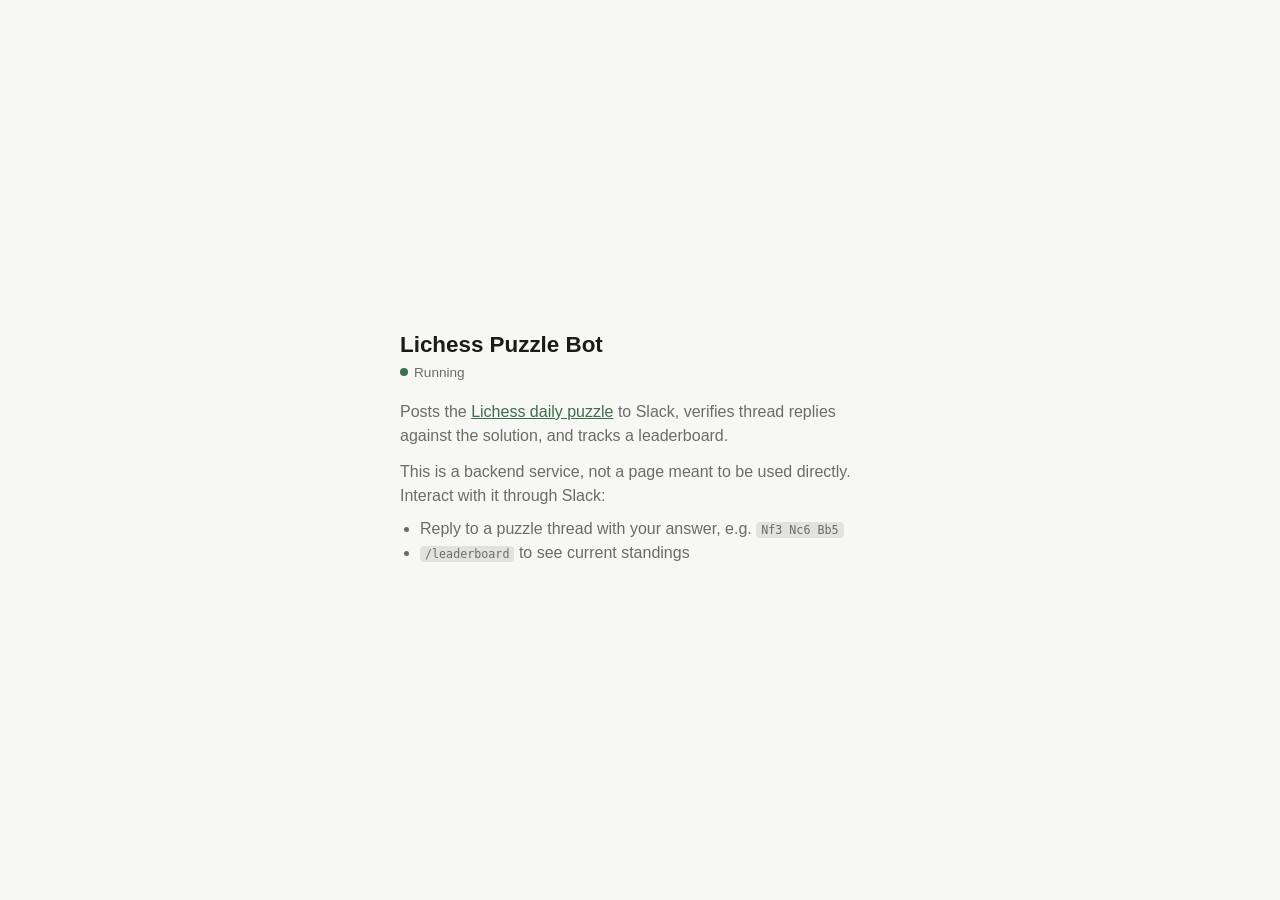
==== static/index.html @ f01eeb10 "Improve DM, soft delete etc" ====
<!doctype html>
<html lang="en">
<head>
<meta charset="utf-8">
<meta name="viewport" content="width=device-width, initial-scale=1">
<title>Lichess Puzzle Bot</title>
<style>
  :root {
    --bg: #f7f7f5;
    --fg: #1b1b1b;
    --muted: #6b6b6b;
    --border: #e2e2e0;
    --accent: #3c6e47;
  }
  @media (prefers-color-scheme: dark) {
    :root {
      --bg: #151514;
      --fg: #eaeae8;
      --muted: #9a9a97;
      --border: #2c2c2a;
      --accent: #7fb98a;
    }
  }
  * { box-sizing: border-box; }
  body {
    margin: 0;
    background: var(--bg);
    color: var(--fg);
    font-family: -apple-system, BlinkMacSystemFont, "Segoe UI", sans-serif;
    display: flex;
    min-height: 100vh;
    align-items: center;
    justify-content: center;
    padding: 24px;
  }
  main {
    max-width: 480px;
    width: 100%;
  }
  h1 {
    font-size: 1.4rem;
    margin: 0 0 4px;
  }
  .status {
    display: inline-flex;
    align-items: center;
    gap: 6px;
    font-size: 0.85rem;
    color: var(--muted);
    margin-bottom: 20px;
  }
  .dot {
    width: 8px;
    height: 8px;
    border-radius: 50%;
    background: var(--accent);
  }
  p {
    line-height: 1.5;
    color: var(--muted);
    margin: 0 0 12px;
  }
  code {
    background: var(--border);
    padding: 1px 5px;
    border-radius: 4px;
    font-size: 0.9em;
  }
  ul {
    padding-left: 20px;
    margin: 0;
    color: var(--muted);
  }
  li { margin-bottom: 6px; }
  a { color: var(--accent); }
</style>
</head>
<body>
<main>
  <h1>Lichess Puzzle Bot</h1>
  <div class="status"><span class="dot"></span> Running</div>
  <p>Posts the <a href="https://lichess.org/training/daily">Lichess daily puzzle</a>
  to Slack, verifies thread replies against the solution, and tracks a leaderboard.</p>
  <p>This is a backend service, not a page meant to be used directly. Interact with
  it through Slack:</p>
  <ul>
    <li>Reply to a puzzle thread with your answer, e.g. <code>Nf3 Nc6 Bb5</code></li>
    <li><code>/leaderboard</code> to see current standings</li>
  </ul>
</main>
</body>
</html>
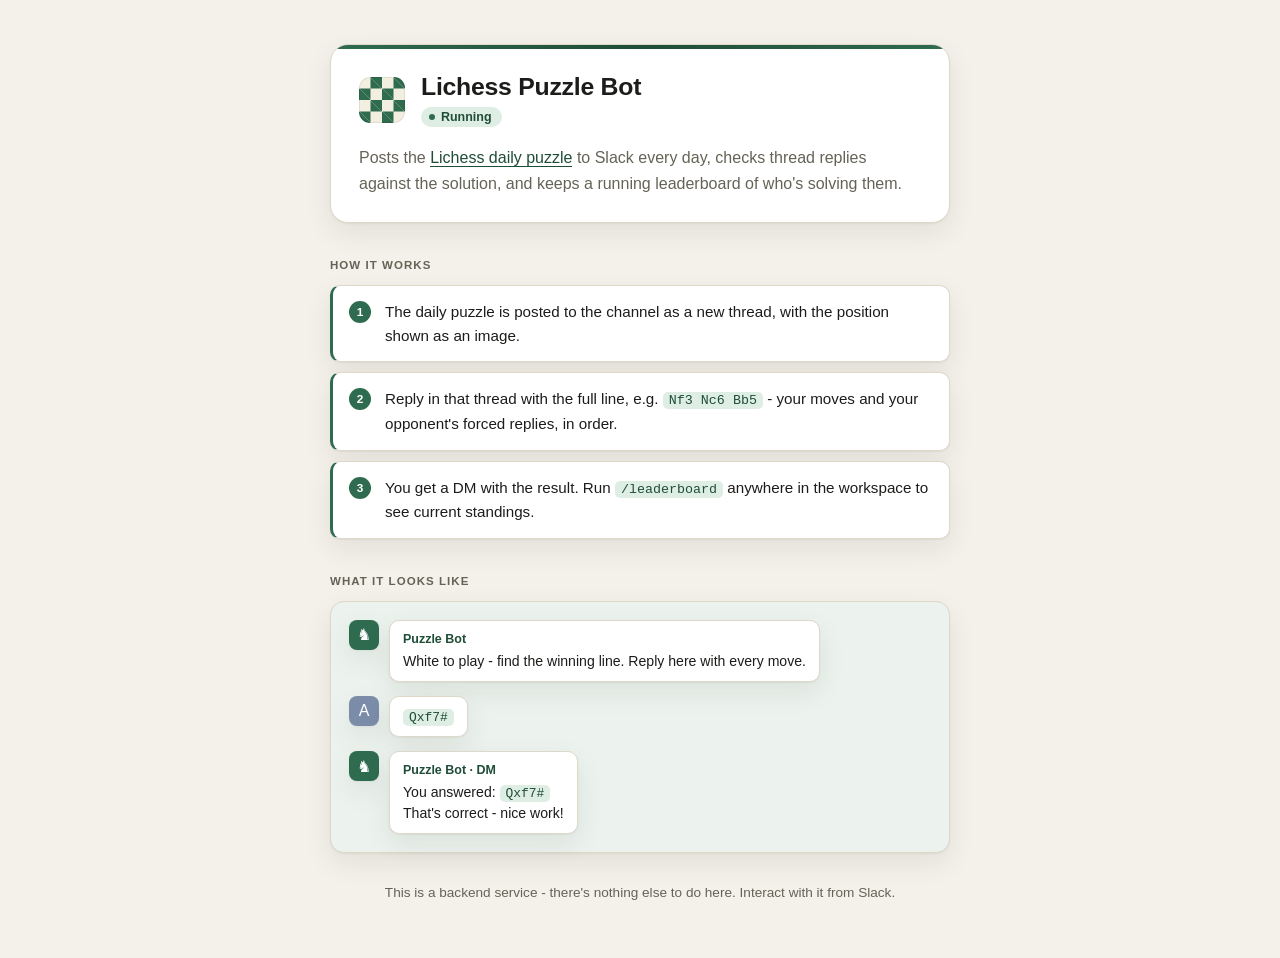
==== commit d6358dd7: "Fix landing page" ====
--- a/static/index.html
+++ b/static/index.html
@@ -6,19 +6,33 @@
 <title>Lichess Puzzle Bot</title>
 <style>
   :root {
-    --bg: #f7f7f5;
-    --fg: #1b1b1b;
-    --muted: #6b6b6b;
-    --border: #e2e2e0;
-    --accent: #3c6e47;
+    --bg: #f3f1ea;
+    --surface: #ffffff;
+    --surface-2: #ecf3ee;
+    --fg: #1c1c1a;
+    --muted: #656356;
+    --border: #ddd8c8;
+    --accent: #2f6b4f;
+    --accent-strong: #1f4d38;
+    --accent-soft: #dfeee5;
+    --square-a: #f3efe0;
+    --square-b: #2f6b4f;
+    --shadow: 0 1px 2px rgba(30, 25, 10, 0.05), 0 10px 28px rgba(30, 25, 10, 0.08);
   }
   @media (prefers-color-scheme: dark) {
     :root {
-      --bg: #151514;
-      --fg: #eaeae8;
-      --muted: #9a9a97;
-      --border: #2c2c2a;
-      --accent: #7fb98a;
+      --bg: #121210;
+      --surface: #1e1d17;
+      --surface-2: #172019;
+      --fg: #f1eee2;
+      --muted: #a6a394;
+      --border: #38352a;
+      --accent: #6fc290;
+      --accent-strong: #8fd6ac;
+      --accent-soft: #1c2c22;
+      --square-a: #2a2818;
+      --square-b: #3f7a58;
+      --shadow: 0 1px 2px rgba(0, 0, 0, 0.35), 0 10px 28px rgba(0, 0, 0, 0.4);
     }
   }
   * { box-sizing: border-box; }
@@ -27,66 +41,261 @@
     background: var(--bg);
     color: var(--fg);
     font-family: -apple-system, BlinkMacSystemFont, "Segoe UI", sans-serif;
-    display: flex;
-    min-height: 100vh;
+    padding: 44px 20px 60px;
+  }
+  main {
+    max-width: 620px;
+    margin: 0 auto;
+  }
+
+  /* ---- hero ---- */
+  .hero {
+    position: relative;
+    background: var(--surface);
+    border: 1px solid var(--border);
+    border-radius: 18px;
+    box-shadow: var(--shadow);
+    padding: 28px 28px 26px;
+    margin-bottom: 36px;
+    overflow: hidden;
+  }
+  .hero::before {
+    content: "";
+    position: absolute;
+    inset: 0 0 auto 0;
+    height: 4px;
+    background: linear-gradient(90deg, var(--accent) 0%, var(--accent-strong) 50%, var(--accent) 100%);
+  }
+  .hero-top {
+    display: flex;
     align-items: center;
-    justify-content: center;
-    padding: 24px;
-  }
-  main {
-    max-width: 480px;
-    width: 100%;
+    gap: 16px;
+    margin-bottom: 18px;
+  }
+  .board-icon {
+    width: 46px;
+    height: 46px;
+    border-radius: 11px;
+    flex-shrink: 0;
+    background-color: var(--square-a);
+    background-image:
+      linear-gradient(45deg, var(--square-b) 25%, transparent 25%, transparent 75%, var(--square-b) 75%),
+      linear-gradient(45deg, var(--square-b) 25%, transparent 25%, transparent 75%, var(--square-b) 75%);
+    background-size: 23px 23px;
+    background-position: 0 0, 11.5px 11.5px;
+    box-shadow: inset 0 0 0 1px rgba(0,0,0,0.08);
   }
   h1 {
-    font-size: 1.4rem;
-    margin: 0 0 4px;
+    font-size: 1.55rem;
+    margin: 0;
+    letter-spacing: -0.01em;
   }
   .status {
     display: inline-flex;
     align-items: center;
     gap: 6px;
-    font-size: 0.85rem;
-    color: var(--muted);
-    margin-bottom: 20px;
+    font-size: 0.78rem;
+    font-weight: 600;
+    color: var(--accent-strong);
+    background: var(--accent-soft);
+    padding: 3px 10px 3px 8px;
+    border-radius: 999px;
+    margin-top: 6px;
   }
   .dot {
-    width: 8px;
-    height: 8px;
+    width: 6px;
+    height: 6px;
     border-radius: 50%;
     background: var(--accent);
   }
-  p {
+  .tagline {
+    color: var(--muted);
+    line-height: 1.6;
+    margin: 0;
+    font-size: 1rem;
+  }
+  .tagline a { color: var(--accent-strong); text-decoration: none; border-bottom: 1px solid currentColor; }
+
+  /* ---- section headers ---- */
+  h2.eyebrow {
+    font-size: 0.72rem;
+    font-weight: 700;
+    letter-spacing: 0.09em;
+    text-transform: uppercase;
+    color: var(--muted);
+    margin: 0 0 14px;
+  }
+
+  /* ---- steps ---- */
+  .steps {
+    display: grid;
+    gap: 10px;
+    margin-bottom: 36px;
+  }
+  .step {
+    display: flex;
+    gap: 14px;
+    align-items: flex-start;
+    background: var(--surface);
+    border: 1px solid var(--border);
+    border-left: 3px solid var(--accent);
+    border-radius: 10px;
+    padding: 14px 16px;
+    box-shadow: var(--shadow);
+  }
+  .step-num {
+    width: 22px;
+    height: 22px;
+    border-radius: 50%;
+    background: var(--accent);
+    color: var(--surface);
+    font-size: 0.74rem;
+    font-weight: 800;
+    display: flex;
+    align-items: center;
+    justify-content: center;
+    flex-shrink: 0;
+    margin-top: 1px;
+  }
+  .step p {
+    margin: 0;
+    line-height: 1.55;
+    font-size: 0.95rem;
+    color: var(--fg);
+  }
+  .step p code {
+    background: var(--accent-soft);
+    color: var(--accent-strong);
+    padding: 1px 6px;
+    border-radius: 5px;
+    font-size: 0.88em;
+  }
+
+  /* ---- mock conversation ---- */
+  .thread {
+    background: var(--surface-2);
+    border: 1px solid var(--border);
+    border-radius: 14px;
+    padding: 18px;
+    box-shadow: var(--shadow);
+    margin-bottom: 12px;
+  }
+  .msg {
+    display: flex;
+    gap: 10px;
+    align-items: flex-start;
+    margin-bottom: 14px;
+  }
+  .msg:last-child { margin-bottom: 0; }
+  .avatar {
+    width: 30px;
+    height: 30px;
+    border-radius: 8px;
+    flex-shrink: 0;
+    display: flex;
+    align-items: center;
+    justify-content: center;
+    font-size: 1rem;
+    color: #fff;
+    box-shadow: var(--shadow);
+  }
+  .avatar.bot { background: var(--accent); }
+  .avatar.user { background: #7a8ca8; }
+  .bubble {
+    background: var(--surface);
+    border: 1px solid var(--border);
+    border-radius: 10px;
+    padding: 9px 13px;
+    font-size: 0.88rem;
     line-height: 1.5;
+    box-shadow: var(--shadow);
+  }
+  .bubble .who {
+    font-weight: 700;
+    font-size: 0.78rem;
+    color: var(--accent-strong);
+    margin-bottom: 2px;
+  }
+  .bubble code {
+    background: var(--accent-soft);
+    color: var(--accent-strong);
+    padding: 1px 6px;
+    border-radius: 5px;
+    font-size: 0.92em;
+  }
+
+  footer {
     color: var(--muted);
-    margin: 0 0 12px;
-  }
-  code {
-    background: var(--border);
-    padding: 1px 5px;
-    border-radius: 4px;
-    font-size: 0.9em;
-  }
-  ul {
-    padding-left: 20px;
-    margin: 0;
-    color: var(--muted);
-  }
-  li { margin-bottom: 6px; }
-  a { color: var(--accent); }
+    font-size: 0.85rem;
+    text-align: center;
+    padding-top: 20px;
+  }
+
+  @media (max-width: 420px) {
+    body { padding: 28px 14px 48px; }
+    .hero { padding: 22px 20px 20px; }
+    .board-icon { width: 40px; height: 40px; }
+    h1 { font-size: 1.35rem; }
+  }
 </style>
 </head>
 <body>
 <main>
-  <h1>Lichess Puzzle Bot</h1>
-  <div class="status"><span class="dot"></span> Running</div>
-  <p>Posts the <a href="https://lichess.org/training/daily">Lichess daily puzzle</a>
-  to Slack, verifies thread replies against the solution, and tracks a leaderboard.</p>
-  <p>This is a backend service, not a page meant to be used directly. Interact with
-  it through Slack:</p>
-  <ul>
-    <li>Reply to a puzzle thread with your answer, e.g. <code>Nf3 Nc6 Bb5</code></li>
-    <li><code>/leaderboard</code> to see current standings</li>
-  </ul>
+  <div class="hero">
+    <div class="hero-top">
+      <div class="board-icon" aria-hidden="true"></div>
+      <div>
+        <h1>Lichess Puzzle Bot</h1>
+        <div class="status"><span class="dot"></span> Running</div>
+      </div>
+    </div>
+    <p class="tagline">
+      Posts the <a href="https://lichess.org/training/daily">Lichess daily puzzle</a> to Slack every day,
+      checks thread replies against the solution, and keeps a running leaderboard of who's solving them.
+    </p>
+  </div>
+
+  <h2 class="eyebrow">How it works</h2>
+  <div class="steps">
+    <div class="step">
+      <div class="step-num">1</div>
+      <p>The daily puzzle is posted to the channel as a new thread, with the position shown as an image.</p>
+    </div>
+    <div class="step">
+      <div class="step-num">2</div>
+      <p>Reply in that thread with the full line, e.g. <code>Nf3 Nc6 Bb5</code> - your moves and your opponent's forced replies, in order.</p>
+    </div>
+    <div class="step">
+      <div class="step-num">3</div>
+      <p>You get a DM with the result. Run <code>/leaderboard</code> anywhere in the workspace to see current standings.</p>
+    </div>
+  </div>
+
+  <h2 class="eyebrow">What it looks like</h2>
+  <div class="thread">
+    <div class="msg">
+      <div class="avatar bot">&#9822;</div>
+      <div class="bubble">
+        <div class="who">Puzzle Bot</div>
+        White to play - find the winning line. Reply here with every move.
+      </div>
+    </div>
+    <div class="msg">
+      <div class="avatar user">A</div>
+      <div class="bubble"><code>Qxf7#</code></div>
+    </div>
+    <div class="msg">
+      <div class="avatar bot">&#9822;</div>
+      <div class="bubble">
+        <div class="who">Puzzle Bot &middot; DM</div>
+        You answered: <code>Qxf7#</code><br>That's correct - nice work!
+      </div>
+    </div>
+  </div>
+
+  <footer>
+    This is a backend service - there's nothing else to do here. Interact with it from Slack.
+  </footer>
 </main>
 </body>
 </html>
